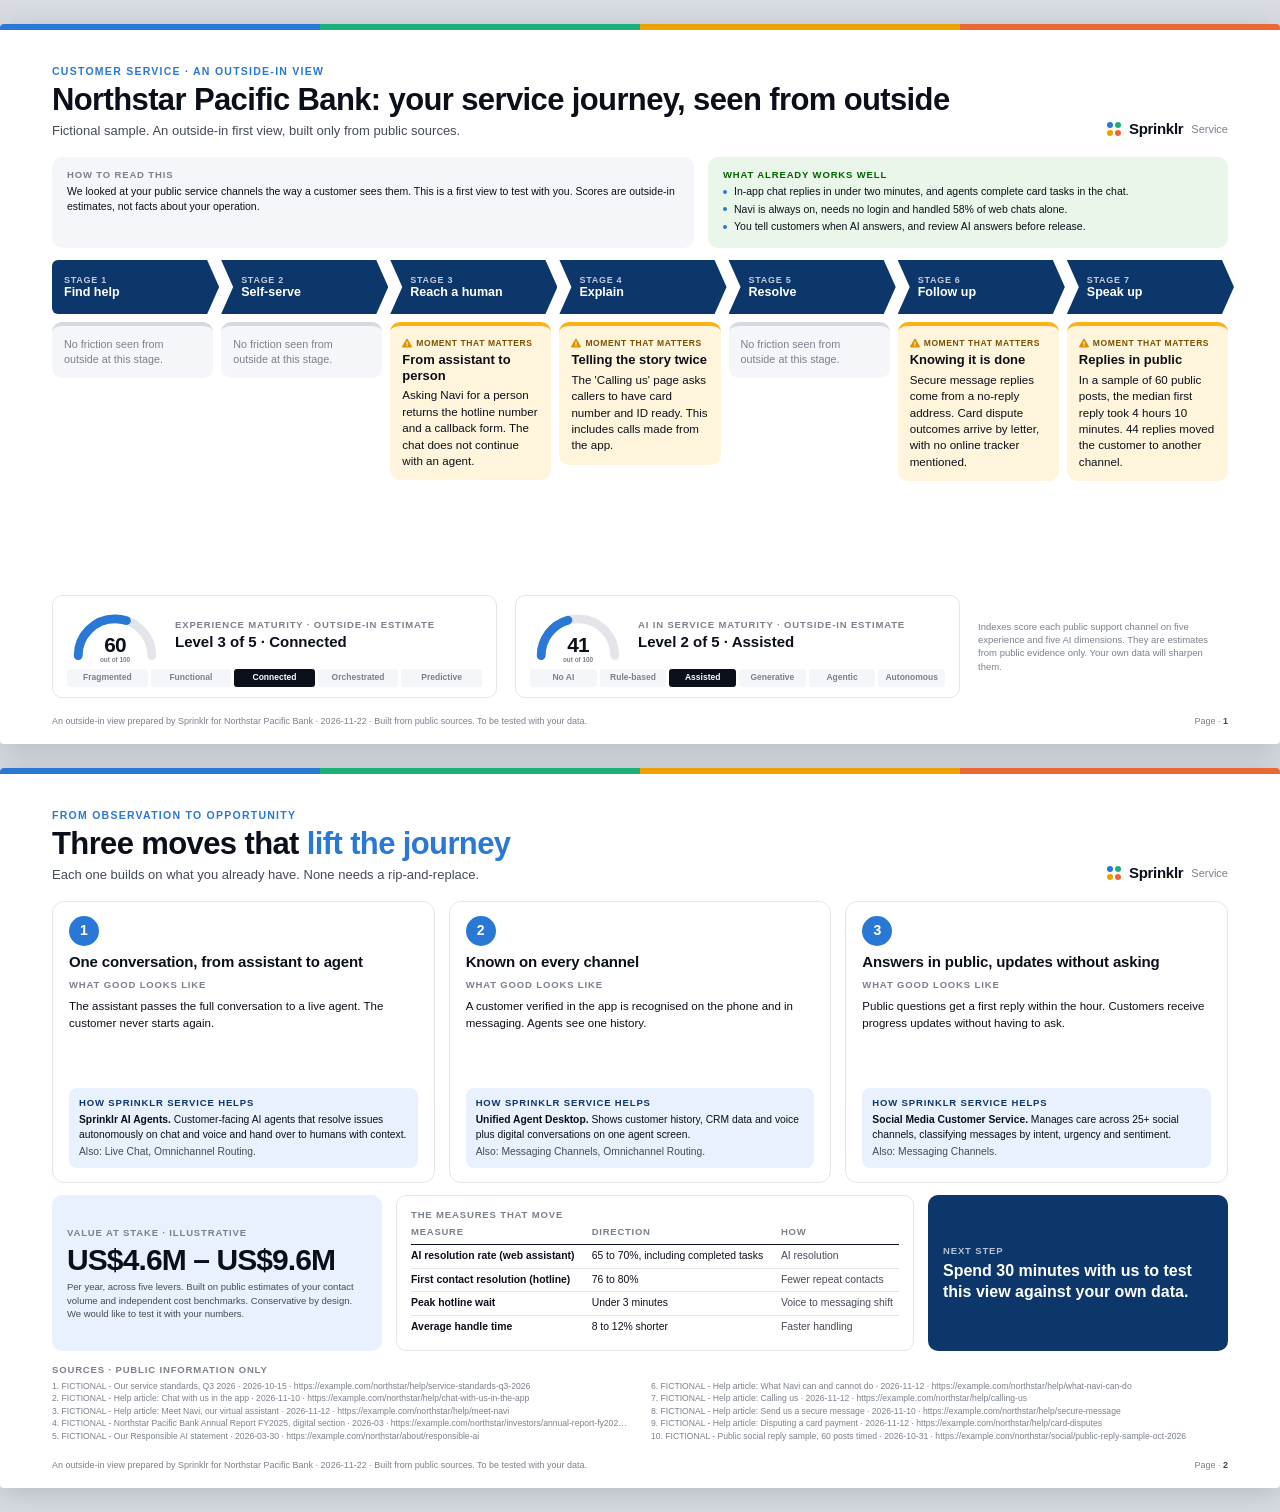
==== accounts/_sample/out/prospect-infographic.html @ 9f66072b "Add fictional sample account and fix page layouts Sample pack renders to an 18-page SDR brief and a " ====
<!doctype html>
<html lang="en">
<head>
<meta charset="utf-8">
<title>Northstar Pacific Bank: your service journey, seen from outside</title>
<meta name="viewport" content="width=1280">
<style>/* Account Radar page system. 16:9 pages, 1280 x 720 px. Colours come from engine/theme/sprinklr.json. */
:root {
  --brand: #2a78d6;
  --brand-dark: #0d366b;
  --brand-tint: #e8f1fd;
  --a1: #2a78d6;
  --a2: #1baf7a;
  --a3: #eda100;
  --a4: #eb6834;
  --ink: #0b0f1a;
  --ink-2: #454b57;
  --muted: #7a808c;
  --line: #e3e5ea;
  --soft: #f4f6f9;
  --surface: #ffffff;
  /* status: always shown with an icon and a label, never colour alone */
  --good: #0ca30c; --good-ink: #006300; --good-bg: #e9f6e9;
  --warn: #fab219; --warn-ink: #7a5200; --warn-bg: #fff5dc;
  --serious: #ec835a; --serious-ink: #94401c; --serious-bg: #fdeee7;
  --crit: #d03b3b; --crit-ink: #9c1f1f; --crit-bg: #fbe9e9;
  /* sequential ramp for 1-5 scores: one hue, light to dark */
  --s1: #cde2fb; --s2: #86b6ef; --s3: #5598e7; --s4: #256abf; --s5: #0d366b;
}
* { box-sizing: border-box; margin: 0; padding: 0; }
html { -webkit-print-color-adjust: exact; print-color-adjust: exact; }
body { font-family: "Inter", "Inter", "Helvetica Neue", Arial, sans-serif; color: var(--ink); background: #d9dde3; font-size: 12px; line-height: 1.4; font-feature-settings: "tnum" 1, "cv11" 1; }
@page { size: 1280px 720px; margin: 0; }

.page { width: 1280px; height: 720px; background: var(--surface); position: relative; overflow: hidden; padding: 40px 52px 46px; display: flex; flex-direction: column; page-break-after: always; break-after: page; counter-increment: pg; }
.page::before { content: ""; position: absolute; left: 0; top: 0; width: 100%; height: 6px; background: linear-gradient(90deg, var(--a1) 0 25%, var(--a2) 25% 50%, var(--a3) 50% 75%, var(--a4) 75% 100%); }
@media screen { .page { margin: 24px auto; box-shadow: 0 6px 30px rgba(15, 23, 42, .18); border-radius: 4px; } }

.head { display: flex; align-items: flex-end; justify-content: space-between; gap: 24px; margin-bottom: 16px; flex: none; }
.kicker { font-size: 10.5px; font-weight: 700; letter-spacing: .12em; text-transform: uppercase; color: var(--brand); margin-bottom: 4px; }
h1 { font-size: 27px; line-height: 1.12; font-weight: 800; letter-spacing: -.02em; }
h1 em { font-style: normal; color: var(--brand); }
.sub { font-size: 13px; color: var(--ink-2); margin-top: 5px; max-width: 820px; }
h2 { font-size: 13px; font-weight: 700; letter-spacing: -.005em; margin-bottom: 8px; }
h3 { font-size: 11.5px; font-weight: 700; }
.label { font-size: 9.5px; font-weight: 700; letter-spacing: .09em; text-transform: uppercase; color: var(--muted); }
.body { flex: 1; min-height: 0; display: flex; flex-direction: column; }
.foot { position: absolute; left: 52px; right: 52px; bottom: 16px; display: flex; justify-content: space-between; align-items: center; font-size: 9px; color: var(--muted); }
.foot .pg::after { content: counter(pg); }
.foot b { color: var(--ink-2); font-weight: 600; }
.wordmark { font-weight: 800; font-size: 15px; letter-spacing: -.02em; color: var(--ink); display: flex; align-items: center; gap: 8px; white-space: nowrap; }
.wordmark img { height: 22px; }
.wordmark .dots { display: inline-grid; grid-template-columns: repeat(2, 6px); gap: 2px; }
.wordmark .dots i { width: 6px; height: 6px; border-radius: 50%; }
.wordmark small { font-weight: 500; color: var(--muted); font-size: 11px; letter-spacing: 0; }
.tagright { text-align: right; font-size: 10px; color: var(--muted); line-height: 1.5; }
.pill { display: inline-flex; align-items: center; gap: 4px; padding: 2px 8px; border-radius: 99px; font-size: 9.5px; font-weight: 700; white-space: nowrap; border: 1px solid var(--line); color: var(--ink-2); background: #fff; }
.pill.internal { background: var(--ink); color: #fff; border-color: var(--ink); letter-spacing: .06em; text-transform: uppercase; font-size: 9px; }
.pill.brand { background: var(--brand-tint); color: var(--brand-dark); border-color: transparent; }
.pill.cap { background: var(--brand-tint); color: var(--brand-dark); border-color: transparent; font-weight: 600; }

/* layout */
.grid { display: grid; gap: 14px; }
.g2 { grid-template-columns: 1fr 1fr; } .g3 { grid-template-columns: repeat(3, 1fr); } .g4 { grid-template-columns: repeat(4, 1fr); }
.g5 { grid-template-columns: repeat(5, 1fr); } .g7 { grid-template-columns: repeat(7, 1fr); }
.row, .body.row { display: flex; flex-direction: row; gap: 14px; } .grow { flex: 1; min-width: 0; } .col { display: flex; flex-direction: column; gap: 10px; }
.card { border: 1px solid var(--line); border-radius: 10px; padding: 12px 14px; background: #fff; }
.card.soft { background: var(--soft); border-color: transparent; }
.card.brand { background: var(--brand-dark); color: #fff; border-color: transparent; }
.card.brand .label { color: rgba(255,255,255,.7); }
.card.tint { background: var(--brand-tint); border-color: transparent; }
.muted { color: var(--muted); } .ink2 { color: var(--ink-2); } .small { font-size: 10.5px; } .tiny { font-size: 9.5px; } .b { font-weight: 700; }
.num { font-size: 26px; font-weight: 800; letter-spacing: -.03em; line-height: 1; }
.num.big { font-size: 40px; }
.clamp2 { display: -webkit-box; -webkit-line-clamp: 2; -webkit-box-orient: vertical; overflow: hidden; }
.clamp3 { display: -webkit-box; -webkit-line-clamp: 3; -webkit-box-orient: vertical; overflow: hidden; }
ul.tight { list-style: none; } ul.tight li { padding-left: 11px; position: relative; margin-bottom: 3px; }
ul.tight li::before { content: ""; position: absolute; left: 0; top: .55em; width: 4px; height: 4px; border-radius: 50%; background: var(--brand); }

/* tables */
table { width: 100%; border-collapse: collapse; font-size: 10.8px; }
th { text-align: left; font-size: 9.5px; font-weight: 700; letter-spacing: .08em; text-transform: uppercase; color: var(--muted); padding: 0 8px 6px 0; border-bottom: 1.5px solid var(--ink); white-space: nowrap; }
td { padding: 6px 8px 6px 0; border-bottom: 1px solid var(--line); vertical-align: top; }
tr:last-child td { border-bottom: 0; }
td.n, th.n { text-align: right; padding-right: 0; }

/* status chips: icon + label */
.st { display: inline-flex; align-items: center; gap: 4px; font-size: 9.5px; font-weight: 700; padding: 2px 7px 2px 5px; border-radius: 99px; white-space: nowrap; }
.st svg { width: 10px; height: 10px; flex: none; }
.st.works { background: var(--good-bg); color: var(--good-ink); } .st.works svg { fill: var(--good); }
.st.friction { background: var(--warn-bg); color: var(--warn-ink); } .st.friction svg { fill: #d99400; }
.st.breaks { background: var(--crit-bg); color: var(--crit-ink); } .st.breaks svg { fill: var(--crit); }
.st.unknown { background: var(--soft); color: var(--muted); } .st.unknown svg { fill: var(--muted); }
.st.sev1 { background: var(--warn-bg); color: var(--warn-ink); } .st.sev2 { background: var(--serious-bg); color: var(--serious-ink); } .st.sev3 { background: var(--crit-bg); color: var(--crit-ink); }
.basis { font-size: 8.5px; font-weight: 700; letter-spacing: .06em; text-transform: uppercase; padding: 1px 5px; border-radius: 3px; background: var(--soft); color: var(--ink-2); white-space: nowrap; }
.basis.estimate, .basis.inferred, .basis.assumption { background: repeating-linear-gradient(135deg, #eef0f4 0 3px, #fff 3px 6px); border: 1px dashed #b9bec8; }

/* bars */
.bar { height: 8px; background: var(--soft); border-radius: 4px; overflow: hidden; }
.bar i { display: block; height: 100%; background: var(--brand); border-radius: 0 4px 4px 0; }
.bar.thin { height: 6px; }

/* heatmap for 0-5 scores */
.heat { display: grid; gap: 2px; align-items: stretch; }
.heat .hh { font-size: 9px; font-weight: 700; color: var(--muted); text-transform: uppercase; letter-spacing: .06em; padding: 0 2px 4px; display: flex; align-items: flex-end; line-height: 1.2; }
.heat .rh { font-size: 10.5px; font-weight: 600; padding-right: 8px; display: flex; align-items: center; line-height: 1.2; }
.heat .c { border-radius: 4px; min-height: 34px; display: flex; align-items: center; justify-content: center; font-weight: 800; font-size: 12px; position: relative; }
.c.l0 { background: #eef1f5; color: var(--ink-2); } .c.l1 { background: var(--s1); color: #0b2a52; } .c.l2 { background: var(--s2); color: #06224a; } .c.l3 { background: var(--s3); color: #fff; } .c.l4 { background: var(--s4); color: #fff; } .c.l5 { background: var(--s5); color: #fff; }
.c.na { background: repeating-linear-gradient(135deg, #f1f3f6 0 4px, #fff 4px 8px); color: var(--muted); font-weight: 600; font-size: 9px; border: 1px dashed #c9cdd6; }
.c.inf::after { content: ""; position: absolute; inset: 2px; border: 1.5px dashed rgba(255,255,255,.85); border-radius: 3px; }
.c.l0.inf::after, .c.l1.inf::after, .c.l2.inf::after { border-color: rgba(11,42,82,.55); }
.c.idx { background: #fff; border: 1.5px solid var(--ink); color: var(--ink); }
.legend { display: flex; gap: 12px; align-items: center; font-size: 9.5px; color: var(--ink-2); flex-wrap: wrap; }
.legend .sw { width: 18px; height: 12px; border-radius: 3px; display: inline-block; vertical-align: -2px; margin-right: 4px; position: relative; }

/* journey */
.journey { display: grid; grid-template-columns: repeat(7, 1fr); gap: 8px; flex: 1; min-height: 0; }
.stage { display: flex; flex-direction: column; min-width: 0; }
.chev { height: 54px; padding: 8px 12px 8px 20px; color: #fff; background: var(--brand-dark); clip-path: polygon(0 0, calc(100% - 12px) 0, 100% 50%, calc(100% - 12px) 100%, 0 100%, 12px 50%); display: flex; flex-direction: column; justify-content: center; margin-right: -6px; }
.stage:first-child .chev { clip-path: polygon(0 0, calc(100% - 12px) 0, 100% 50%, calc(100% - 12px) 100%, 0 100%); padding-left: 12px; border-radius: 6px 0 0 6px; }
.chev .n { font-size: 9px; font-weight: 700; opacity: .75; letter-spacing: .08em; }
.chev .t { font-size: 12.5px; font-weight: 800; line-height: 1.1; }
.stage .verdict { margin: 8px 0 6px; }
.stage .sum { font-size: 10px; color: var(--ink-2); margin-bottom: 8px; line-height: 1.35; }
.pin { border-radius: 8px; padding: 7px 8px 7px 10px; margin-bottom: 6px; font-size: 10px; line-height: 1.32; border-left: 4px solid; }
.pin.sev1 { background: var(--warn-bg); border-color: var(--warn); } .pin.sev2 { background: var(--serious-bg); border-color: var(--serious); } .pin.sev3 { background: var(--crit-bg); border-color: var(--crit); }
.pin.ok { background: var(--good-bg); border-color: var(--good); }
.pin.neutral { background: var(--soft); border-color: #c5cad3; }
.pin .ph { display: flex; justify-content: space-between; gap: 4px; align-items: center; margin-bottom: 3px; font-size: 8.5px; font-weight: 700; text-transform: uppercase; letter-spacing: .05em; }
.pin .fix { margin-top: 4px; font-size: 9px; color: var(--brand-dark); font-weight: 600; }

/* gauge */
.gauge { display: flex; align-items: center; gap: 12px; }
.gauge svg { flex: none; }
.gauge .gv { font-size: 30px; font-weight: 800; letter-spacing: -.03em; line-height: 1; }
.gauge .gv small { font-size: 12px; font-weight: 600; color: var(--muted); letter-spacing: 0; }
.ladder { display: flex; gap: 3px; margin-top: 6px; }
.ladder span { flex: 1; font-size: 8.5px; font-weight: 600; text-align: center; padding: 3px 2px; border-radius: 3px; background: var(--soft); color: var(--muted); white-space: nowrap; overflow: hidden; text-overflow: ellipsis; }
.ladder span.on { background: var(--ink); color: #fff; }

/* people */
.person { border: 1px solid var(--line); border-radius: 10px; padding: 11px 13px; display: flex; flex-direction: column; gap: 6px; min-height: 0; }
.avatar { width: 30px; height: 30px; border-radius: 50%; background: var(--brand-tint); color: var(--brand-dark); font-weight: 800; font-size: 11px; display: flex; align-items: center; justify-content: center; flex: none; }
.quote { border-left: 3px solid var(--brand); padding: 5px 9px; background: var(--brand-tint); border-radius: 0 6px 6px 0; font-size: 10.5px; }
.chip { display: block; padding: 5px 8px; border-radius: 6px; background: var(--soft); margin-bottom: 4px; font-size: 10px; line-height: 1.25; }
.chip b { display: block; font-size: 10.5px; }
.chip.p1 { background: var(--brand-tint); box-shadow: inset 3px 0 0 var(--brand); }
.role { font-size: 8.5px; font-weight: 700; letter-spacing: .05em; text-transform: uppercase; color: var(--brand-dark); }

/* steps */
.steps { display: grid; grid-template-columns: repeat(7, 1fr); gap: 10px; }
.step { position: relative; padding-top: 34px; }
.step::before { content: ""; position: absolute; top: 13px; left: 0; right: -10px; height: 2px; background: var(--line); }
.step:last-child::before { right: 0; }
.step .dot { position: absolute; top: 0; left: 0; width: 28px; height: 28px; border-radius: 50%; background: var(--brand); color: #fff; font-weight: 800; font-size: 13px; display: flex; align-items: center; justify-content: center; }
.step .when { font-size: 9px; font-weight: 700; color: var(--brand); text-transform: uppercase; letter-spacing: .08em; }
.step h3 { margin: 2px 0 4px; font-size: 12.5px; }
.step p { font-size: 10.3px; color: var(--ink-2); line-height: 1.38; }
.step .out { margin-top: 6px; font-size: 9.5px; font-weight: 600; color: var(--ink); background: var(--soft); border-radius: 6px; padding: 4px 7px; }

/* messages */
.msg { border: 1px solid var(--line); border-radius: 10px; padding: 11px 13px; font-size: 11px; line-height: 1.45; display: flex; flex-direction: column; gap: 5px; min-height: 0; position: relative; }
.msg .mh { display: flex; justify-content: space-between; align-items: center; gap: 6px; }
.msg .subj { font-weight: 700; font-size: 11.5px; }
.msg .mb { white-space: pre-line; color: var(--ink-2); }
.copy { display: none; }
@media screen { .copy { display: inline-block; border: 1px solid var(--line); background: #fff; border-radius: 6px; font: inherit; font-size: 9.5px; font-weight: 600; padding: 2px 8px; cursor: pointer; color: var(--brand-dark); } .copy:hover { background: var(--brand-tint); } }

/* screen navigation for the SDR cockpit view */
.nav { display: none; }
@media screen {
  .nav { display: flex; position: sticky; top: 0; z-index: 10; background: rgba(11, 15, 26, .94); backdrop-filter: blur(6px); padding: 8px 16px; gap: 6px; flex-wrap: wrap; justify-content: center; }
  .nav a { color: #fff; text-decoration: none; font-size: 11px; font-weight: 600; padding: 4px 10px; border-radius: 99px; opacity: .8; }
  .nav a:hover { background: rgba(255,255,255,.14); opacity: 1; }
}
@media print { .nav { display: none !important; } }
a { color: inherit; }
.hero { font-size: 31px; }
.track { display: grid; grid-template-columns: repeat(7, 1fr); gap: 8px; }
.obs { border-radius: 10px; padding: 11px 12px; background: var(--warn-bg); border-top: 4px solid var(--warn); font-size: 11.6px; line-height: 1.42; }
.obs h3 { font-size: 13px; margin-bottom: 4px; line-height: 1.2; }
.obs .ph { font-size: 8.5px; font-weight: 700; letter-spacing: .07em; text-transform: uppercase; color: var(--warn-ink); margin-bottom: 3px; display: flex; align-items: center; gap: 4px; }
.obs .ph svg { width: 10px; height: 10px; fill: #d99400; }
.smooth { border-radius: 10px; padding: 11px 12px; background: var(--soft); font-size: 10.8px; color: var(--muted); border-top: 4px solid #d5d9e0; line-height: 1.4; }
.opp { border: 1px solid var(--line); border-radius: 12px; padding: 14px 16px; display: flex; flex-direction: column; gap: 7px; }
.opp .n { width: 30px; height: 30px; border-radius: 50%; background: var(--brand); color: #fff; font-weight: 800; font-size: 14px; display: flex; align-items: center; justify-content: center; }
.opp h3 { font-size: 15px; line-height: 1.2; letter-spacing: -.01em; }
.how { margin-top: auto; background: var(--brand-tint); border-radius: 8px; padding: 8px 10px; font-size: 10.3px; }
.src { font-size: 8.6px; color: var(--muted); line-height: 1.45; columns: 2; column-gap: 22px; }
.src span { display: block; white-space: nowrap; overflow: hidden; text-overflow: ellipsis; }
</style>
</head>
<body>

<section class="page" data-title="Journey">
  <div class="head">
    <div>
      <div class="kicker">Customer service · an outside-in view</div>
      <h1 class="hero">Northstar Pacific Bank: your service journey, seen from outside</h1>
      <div class="sub">Fictional sample. An outside-in first view, built only from public sources.</div>
    </div>
    <div class="tagright"><div class="wordmark"><span class="dots"><i style="background:var(--a1)"></i><i style="background:var(--a2)"></i><i style="background:var(--a3)"></i><i style="background:var(--a4)"></i></span>Sprinklr <small>Service</small></div></div>
  </div>
  <div class="body col" style="gap:12px">
    <div class="row" style="flex:none;align-items:stretch">
      <div class="card soft grow" style="padding:10px 14px">
        <div class="label">How to read this</div>
        <div class="small" style="margin-top:3px">We looked at your public service channels the way a customer sees them. This is a first view to test with you. Scores are outside-in estimates, not facts about your operation.</div>
      </div>
      <div class="card" style="padding:10px 14px;width:520px;flex:none;background:var(--good-bg);border-color:transparent">
        <div class="label" style="color:var(--good-ink)">What already works well</div>
        <ul class="tight small" style="margin-top:3px"><li>In-app chat replies in under two minutes, and agents complete card tasks in the chat.</li><li>Navi is always on, needs no login and handled 58% of web chats alone.</li><li>You tell customers when AI answers, and review AI answers before release.</li></ul>
      </div>
    </div>

    <div style="flex:1;min-height:0;display:flex;flex-direction:column">
      <div class="journey" style="flex:none">
        <div class="stage"><div class="chev"><span class="n">STAGE 1</span><span class="t">Find help</span></div></div>
        <div class="stage"><div class="chev"><span class="n">STAGE 2</span><span class="t">Self-serve</span></div></div>
        <div class="stage"><div class="chev"><span class="n">STAGE 3</span><span class="t">Reach a human</span></div></div>
        <div class="stage"><div class="chev"><span class="n">STAGE 4</span><span class="t">Explain</span></div></div>
        <div class="stage"><div class="chev"><span class="n">STAGE 5</span><span class="t">Resolve</span></div></div>
        <div class="stage"><div class="chev"><span class="n">STAGE 6</span><span class="t">Follow up</span></div></div>
        <div class="stage"><div class="chev"><span class="n">STAGE 7</span><span class="t">Speak up</span></div></div>
      </div>
      <div class="track" style="margin-top:8px;flex:1;min-height:0;align-items:start">
        <div>
          <div class="smooth">No friction seen from outside at this stage.</div>
        </div>
        <div>
          <div class="smooth">No friction seen from outside at this stage.</div>
        </div>
        <div>
          <div class="obs" style="margin-bottom:6px"><div class="ph"><svg viewBox="0 0 16 16"><path d="M9 1.6a1.2 1.2 0 0 0-2 0L.3 13.1A1.2 1.2 0 0 0 1.300 15h13.4a1.2 1.2 0 0 0 1-1.9L9 1.600ZM8 5.500c.5 0 .9.4.9.9v3.200a.9.9 0 0 1-1.8 0V6.400c0-.5.4-.9.9-.9Zm0 7.300a1 1 0 1 1 0-2 1 1 0 0 1 0 2Z"/></svg>Moment that matters</div><h3>From assistant to person</h3>Asking Navi for a person returns the hotline number and a callback form. The chat does not continue with an agent.</div>
        </div>
        <div>
          <div class="obs" style="margin-bottom:6px"><div class="ph"><svg viewBox="0 0 16 16"><path d="M9 1.6a1.2 1.2 0 0 0-2 0L.3 13.1A1.2 1.2 0 0 0 1.300 15h13.4a1.2 1.2 0 0 0 1-1.9L9 1.600ZM8 5.500c.5 0 .9.4.9.9v3.200a.9.9 0 0 1-1.8 0V6.400c0-.5.4-.9.9-.9Zm0 7.300a1 1 0 1 1 0-2 1 1 0 0 1 0 2Z"/></svg>Moment that matters</div><h3>Telling the story twice</h3>The &#39;Calling us&#39; page asks callers to have card number and ID ready. This includes calls made from the app.</div>
        </div>
        <div>
          <div class="smooth">No friction seen from outside at this stage.</div>
        </div>
        <div>
          <div class="obs" style="margin-bottom:6px"><div class="ph"><svg viewBox="0 0 16 16"><path d="M9 1.6a1.2 1.2 0 0 0-2 0L.3 13.1A1.2 1.2 0 0 0 1.300 15h13.4a1.2 1.2 0 0 0 1-1.9L9 1.600ZM8 5.500c.5 0 .9.4.9.9v3.200a.9.9 0 0 1-1.8 0V6.400c0-.5.4-.9.9-.9Zm0 7.300a1 1 0 1 1 0-2 1 1 0 0 1 0 2Z"/></svg>Moment that matters</div><h3>Knowing it is done</h3>Secure message replies come from a no-reply address. Card dispute outcomes arrive by letter, with no online tracker mentioned.</div>
        </div>
        <div>
          <div class="obs" style="margin-bottom:6px"><div class="ph"><svg viewBox="0 0 16 16"><path d="M9 1.6a1.2 1.2 0 0 0-2 0L.3 13.1A1.2 1.2 0 0 0 1.300 15h13.4a1.2 1.2 0 0 0 1-1.9L9 1.600ZM8 5.500c.5 0 .9.4.9.9v3.200a.9.9 0 0 1-1.8 0V6.400c0-.5.4-.9.9-.9Zm0 7.300a1 1 0 1 1 0-2 1 1 0 0 1 0 2Z"/></svg>Moment that matters</div><h3>Replies in public</h3>In a sample of 60 public posts, the median first reply took 4 hours 10 minutes. 44 replies moved the customer to another channel.</div>
        </div>
      </div>
    </div>

    <div class="row" style="flex:none;align-items:center;gap:18px">
      <div class="card" style="flex:1;padding:10px 14px">
        <div class="gauge">
  <svg width="96" height="57.599999999999994" viewBox="0 0 120 72" role="img" aria-label="Experience maturity · outside-in estimate 60 out of 100">
    <path d="M14 62 A46 46 0 0 1 106 62" fill="none" stroke="#e3e5ea" stroke-width="11" stroke-linecap="round"/>
    <path d="M14 62 A46 46 0 0 1 106 62" fill="none" stroke="var(--brand)" stroke-width="11" stroke-linecap="round" stroke-dasharray="86.7 144.5"/>
    <text x="60" y="58" text-anchor="middle" font-size="26" font-weight="800" fill="#0b0f1a" letter-spacing="-1">60</text>
    <text x="60" y="70" text-anchor="middle" font-size="8" font-weight="600" fill="#7a808c">out of 100</text>
  </svg>
  <div>
    <div class="label">Experience maturity · outside-in estimate</div>
    <div class="b" style="font-size:15px;line-height:1.15;margin-top:2px">Level 3 of 5 · Connected</div>
  </div>
</div>
        <div class="ladder"><span class="">Fragmented</span><span class="">Functional</span><span class="on">Connected</span><span class="">Orchestrated</span><span class="">Predictive</span></div>
      </div>
      <div class="card" style="flex:1;padding:10px 14px">
        <div class="gauge">
  <svg width="96" height="57.599999999999994" viewBox="0 0 120 72" role="img" aria-label="AI in service maturity · outside-in estimate 41 out of 100">
    <path d="M14 62 A46 46 0 0 1 106 62" fill="none" stroke="#e3e5ea" stroke-width="11" stroke-linecap="round"/>
    <path d="M14 62 A46 46 0 0 1 106 62" fill="none" stroke="var(--brand)" stroke-width="11" stroke-linecap="round" stroke-dasharray="59.3 144.5"/>
    <text x="60" y="58" text-anchor="middle" font-size="26" font-weight="800" fill="#0b0f1a" letter-spacing="-1">41</text>
    <text x="60" y="70" text-anchor="middle" font-size="8" font-weight="600" fill="#7a808c">out of 100</text>
  </svg>
  <div>
    <div class="label">AI in service maturity · outside-in estimate</div>
    <div class="b" style="font-size:15px;line-height:1.15;margin-top:2px">Level 2 of 5 · Assisted</div>
  </div>
</div>
        <div class="ladder"><span class="">No AI</span><span class="">Rule-based</span><span class="on">Assisted</span><span class="">Generative</span><span class="">Agentic</span><span class="">Autonomous</span></div>
      </div>
      <div style="width:250px;flex:none" class="tiny muted">Indexes score each public support channel on five experience and five AI dimensions. They are estimates from public evidence only. Your own data will sharpen them.</div>
    </div>
  </div>
  <div class="foot"><span>An outside-in view prepared by Sprinklr for Northstar Pacific Bank · 2026-11-22 · Built from public sources. To be tested with your data.</span><span>Page · <b class="pg"></b></span></div>
</section>

<section class="page" data-title="Opportunities">
  <div class="head">
    <div>
      <div class="kicker">From observation to opportunity</div>
      <h1 class="hero">Three moves that <em>lift the journey</em></h1>
      <div class="sub">Each one builds on what you already have. None needs a rip-and-replace.</div>
    </div>
    <div class="tagright"><div class="wordmark"><span class="dots"><i style="background:var(--a1)"></i><i style="background:var(--a2)"></i><i style="background:var(--a3)"></i><i style="background:var(--a4)"></i></span>Sprinklr <small>Service</small></div></div>
  </div>
  <div class="body col" style="gap:12px">
    <div class="grid g3" style="flex:1 0 auto;gap:14px">
      <div class="opp">
        <div class="n">1</div>
        <h3>One conversation, from assistant to agent</h3>
        <div class="label">What good looks like</div>
        <div style="font-size:11.5px;line-height:1.45">The assistant passes the full conversation to a live agent. The customer never starts again.</div>
        <div class="how"><span class="label" style="color:var(--brand-dark)">How Sprinklr Service helps</span>
<div style="margin-top:3px"><b>Sprinklr AI Agents.</b> Customer-facing AI agents that resolve issues autonomously on chat and voice and hand over to humans with context.</div><div style="margin-top:3px" class="ink2">Also: Live Chat, Omnichannel Routing.</div>        </div>
      </div>
      <div class="opp">
        <div class="n">2</div>
        <h3>Known on every channel</h3>
        <div class="label">What good looks like</div>
        <div style="font-size:11.5px;line-height:1.45">A customer verified in the app is recognised on the phone and in messaging. Agents see one history.</div>
        <div class="how"><span class="label" style="color:var(--brand-dark)">How Sprinklr Service helps</span>
<div style="margin-top:3px"><b>Unified Agent Desktop.</b> Shows customer history, CRM data and voice plus digital conversations on one agent screen.</div><div style="margin-top:3px" class="ink2">Also: Messaging Channels, Omnichannel Routing.</div>        </div>
      </div>
      <div class="opp">
        <div class="n">3</div>
        <h3>Answers in public, updates without asking</h3>
        <div class="label">What good looks like</div>
        <div style="font-size:11.5px;line-height:1.45">Public questions get a first reply within the hour. Customers receive progress updates without having to ask.</div>
        <div class="how"><span class="label" style="color:var(--brand-dark)">How Sprinklr Service helps</span>
<div style="margin-top:3px"><b>Social Media Customer Service.</b> Manages care across 25+ social channels, classifying messages by intent, urgency and sentiment.</div><div style="margin-top:3px" class="ink2">Also: Messaging Channels.</div>        </div>
      </div>
    </div>

    <div class="row" style="flex:none;align-items:stretch">
      <div class="card tint" style="width:330px;flex:none;display:flex;flex-direction:column;justify-content:center">
        <div class="label">Value at stake · illustrative</div>
        <div class="num" style="margin:6px 0 5px;font-size:30px;white-space:nowrap">US$4.6M – US$9.6M</div>
        <div class="tiny ink2">Per year, across five levers. Built on public estimates of your contact volume and independent cost benchmarks. Conservative by design. We would like to test it with your numbers.</div>
      </div>
      <div class="card grow">
        <div class="label">The measures that move</div>
        <table style="margin-top:4px;font-size:10.4px">
          <tr><th>Measure</th><th>Direction</th><th>How</th></tr>
<tr><td class="b" style="padding:4px 8px 4px 0">AI resolution rate (web assistant)</td><td style="padding:4px 8px 4px 0">65 to 70%, including completed tasks</td><td class="ink2" style="padding:4px 0">AI resolution</td></tr><tr><td class="b" style="padding:4px 8px 4px 0">First contact resolution (hotline)</td><td style="padding:4px 8px 4px 0">76 to 80%</td><td class="ink2" style="padding:4px 0">Fewer repeat contacts</td></tr><tr><td class="b" style="padding:4px 8px 4px 0">Peak hotline wait</td><td style="padding:4px 8px 4px 0">Under 3 minutes</td><td class="ink2" style="padding:4px 0">Voice to messaging shift</td></tr><tr><td class="b" style="padding:4px 8px 4px 0">Average handle time</td><td style="padding:4px 8px 4px 0">8 to 12% shorter</td><td class="ink2" style="padding:4px 0">Faster handling</td></tr>        </table>
      </div>
      <div class="card brand" style="width:300px;flex:none;display:flex;flex-direction:column;justify-content:center">
        <div class="label">Next step</div>
        <div style="font-size:16px;font-weight:700;line-height:1.3;margin-top:4px">Spend 30 minutes with us to test this view against your own data.</div>
      </div>
    </div>

    <div style="flex:none">
      <div class="label" style="margin-bottom:3px">Sources · public information only</div>
      <div class="src"><span>1. FICTIONAL - Our service standards, Q3 2026 · 2026-10-15 · https://example.com/northstar/help/service-standards-q3-2026</span><span>2. FICTIONAL - Help article: Chat with us in the app · 2026-11-10 · https://example.com/northstar/help/chat-with-us-in-the-app</span><span>3. FICTIONAL - Help article: Meet Navi, our virtual assistant · 2026-11-12 · https://example.com/northstar/help/meet-navi</span><span>4. FICTIONAL - Northstar Pacific Bank Annual Report FY2025, digital section · 2026-03 · https://example.com/northstar/investors/annual-report-fy2025#digital</span><span>5. FICTIONAL - Our Responsible AI statement · 2026-03-30 · https://example.com/northstar/about/responsible-ai</span><span>6. FICTIONAL - Help article: What Navi can and cannot do · 2026-11-12 · https://example.com/northstar/help/what-navi-can-do</span><span>7. FICTIONAL - Help article: Calling us · 2026-11-12 · https://example.com/northstar/help/calling-us</span><span>8. FICTIONAL - Help article: Send us a secure message · 2026-11-10 · https://example.com/northstar/help/secure-message</span><span>9. FICTIONAL - Help article: Disputing a card payment · 2026-11-12 · https://example.com/northstar/help/card-disputes</span><span>10. FICTIONAL - Public social reply sample, 60 posts timed · 2026-10-31 · https://example.com/northstar/social/public-reply-sample-oct-2026</span></div>
    </div>
  </div>
  <div class="foot"><span>An outside-in view prepared by Sprinklr for Northstar Pacific Bank · 2026-11-22 · Built from public sources. To be tested with your data.</span><span>Page · <b class="pg"></b></span></div>
</section>
</body>
</html>
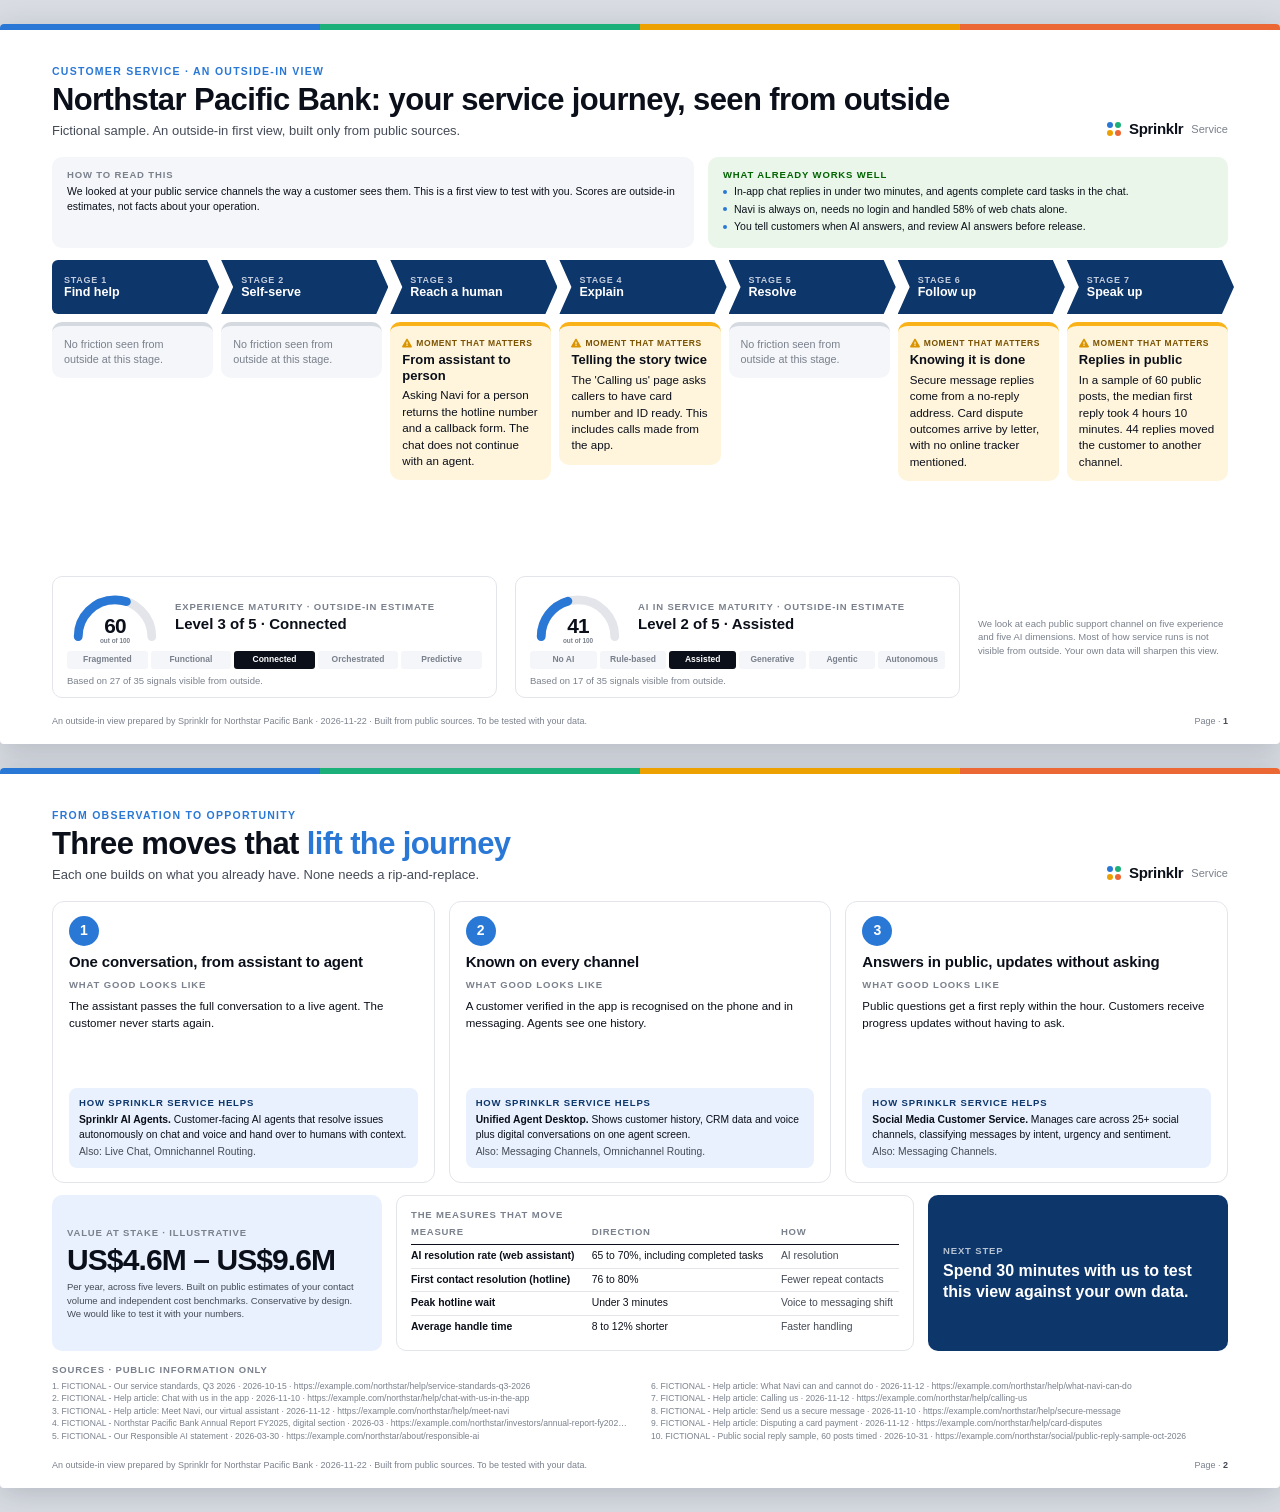
==== commit 08ee2ff1: "Restructure brief for dense accounts; show an early read when few scores are visible Incumbents, liv" ====
--- a/accounts/_sample/out/prospect-infographic.html
+++ b/accounts/_sample/out/prospect-infographic.html
@@ -248,7 +248,7 @@
       </div>
     </div>
 
-    <div class="row" style="flex:none;align-items:center;gap:18px">
+    <div class="row" style="flex:none;align-items:stretch;gap:18px">
       <div class="card" style="flex:1;padding:10px 14px">
         <div class="gauge">
   <svg width="96" height="57.599999999999994" viewBox="0 0 120 72" role="img" aria-label="Experience maturity · outside-in estimate 60 out of 100">
@@ -263,6 +263,7 @@
   </div>
 </div>
         <div class="ladder"><span class="">Fragmented</span><span class="">Functional</span><span class="on">Connected</span><span class="">Orchestrated</span><span class="">Predictive</span></div>
+        <div class="tiny muted" style="margin-top:5px">Based on 27 of 35 signals visible from outside.</div>
       </div>
       <div class="card" style="flex:1;padding:10px 14px">
         <div class="gauge">
@@ -278,8 +279,9 @@
   </div>
 </div>
         <div class="ladder"><span class="">No AI</span><span class="">Rule-based</span><span class="on">Assisted</span><span class="">Generative</span><span class="">Agentic</span><span class="">Autonomous</span></div>
-      </div>
-      <div style="width:250px;flex:none" class="tiny muted">Indexes score each public support channel on five experience and five AI dimensions. They are estimates from public evidence only. Your own data will sharpen them.</div>
+        <div class="tiny muted" style="margin-top:5px">Based on 17 of 35 signals visible from outside.</div>
+      </div>
+      <div style="width:250px;flex:none;align-self:center" class="tiny muted">We look at each public support channel on five experience and five AI dimensions. Most of how service runs is not visible from outside. Your own data will sharpen this view.</div>
     </div>
   </div>
   <div class="foot"><span>An outside-in view prepared by Sprinklr for Northstar Pacific Bank · 2026-11-22 · Built from public sources. To be tested with your data.</span><span>Page · <b class="pg"></b></span></div>
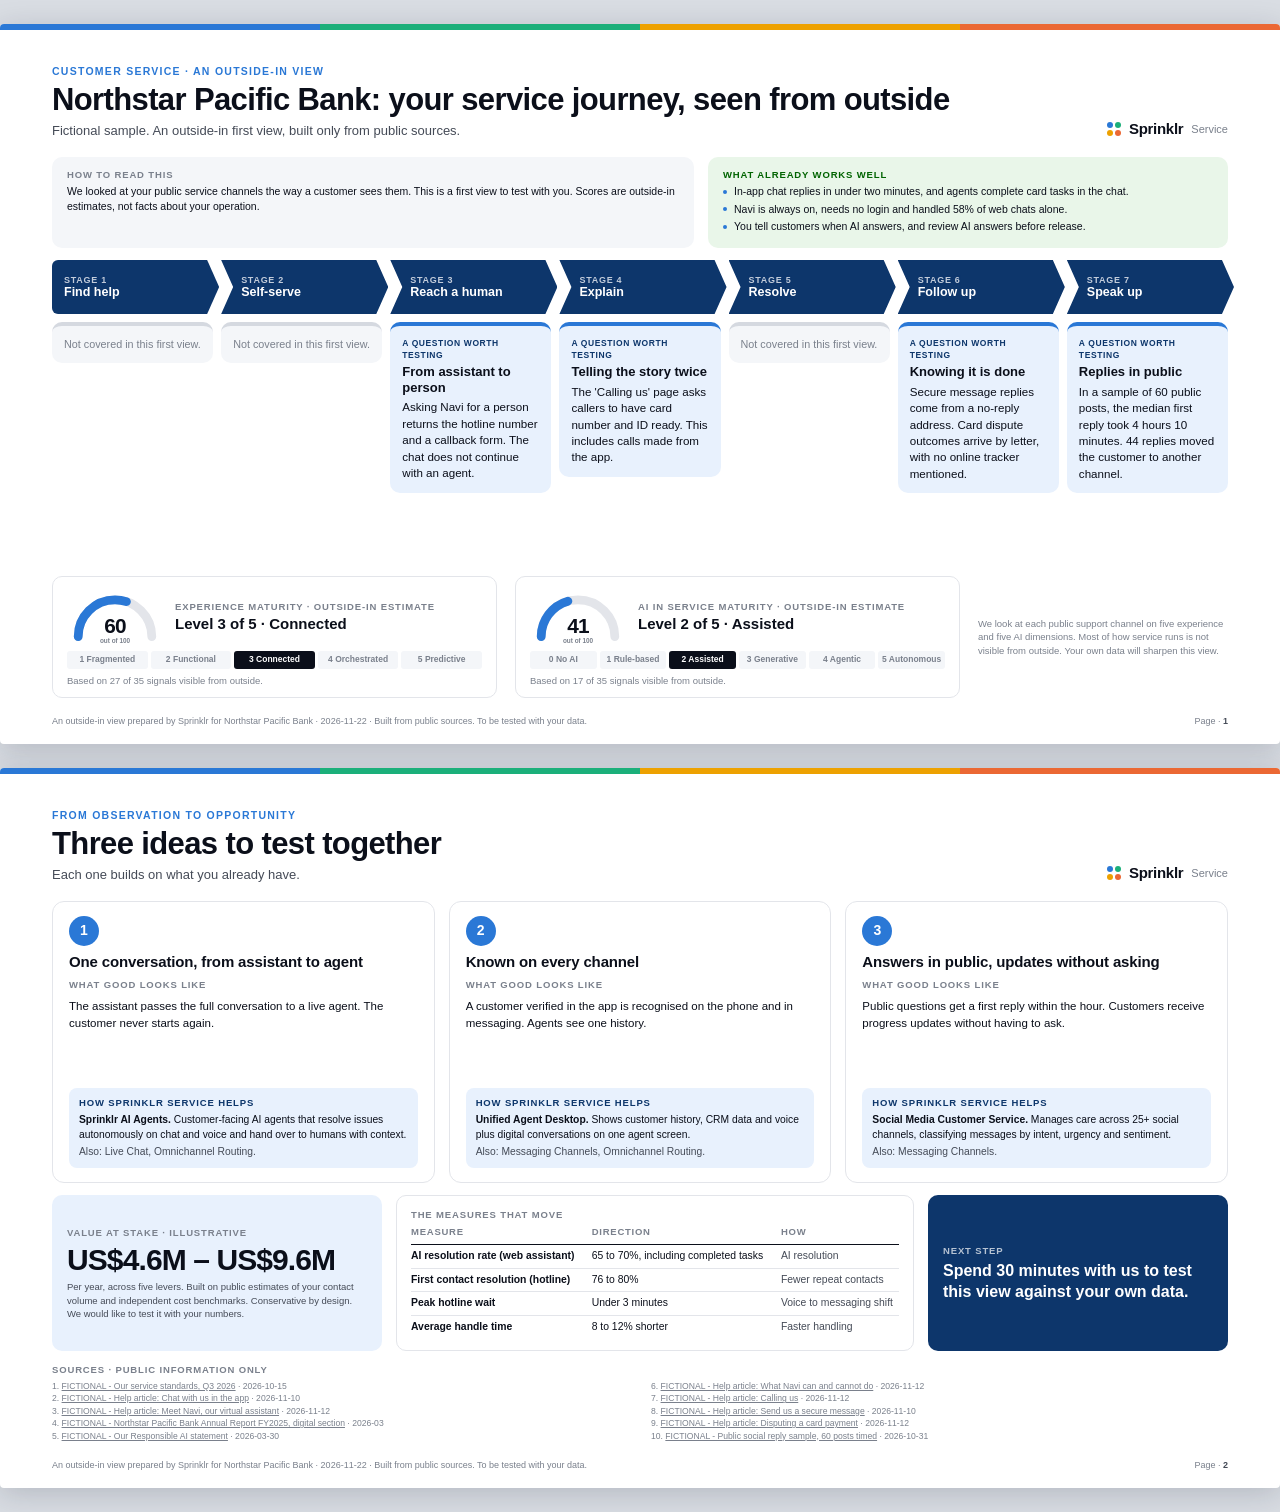
==== commit fb04c292: "Apply content-QA lessons to templates: open questions, second wave, glossary The play no longer cont" ====
--- a/accounts/_sample/out/prospect-infographic.html
+++ b/accounts/_sample/out/prospect-infographic.html
@@ -82,6 +82,7 @@
 th { text-align: left; font-size: 9.5px; font-weight: 700; letter-spacing: .08em; text-transform: uppercase; color: var(--muted); padding: 0 8px 6px 0; border-bottom: 1.5px solid var(--ink); white-space: nowrap; }
 td { padding: 6px 8px 6px 0; border-bottom: 1px solid var(--line); vertical-align: top; }
 tr:last-child td { border-bottom: 0; }
+table.tightrows td { padding-top: 4px; padding-bottom: 4px; }
 td.n, th.n { text-align: right; padding-right: 0; }
 
 /* status chips: icon + label */
@@ -177,9 +178,9 @@
 a { color: inherit; }
 .hero { font-size: 31px; }
 .track { display: grid; grid-template-columns: repeat(7, 1fr); gap: 8px; }
-.obs { border-radius: 10px; padding: 11px 12px; background: var(--warn-bg); border-top: 4px solid var(--warn); font-size: 11.6px; line-height: 1.42; }
+.obs { border-radius: 10px; padding: 11px 12px; background: var(--brand-tint); border-top: 4px solid var(--brand); font-size: 11.6px; line-height: 1.42; }
 .obs h3 { font-size: 13px; margin-bottom: 4px; line-height: 1.2; }
-.obs .ph { font-size: 8.5px; font-weight: 700; letter-spacing: .07em; text-transform: uppercase; color: var(--warn-ink); margin-bottom: 3px; display: flex; align-items: center; gap: 4px; }
+.obs .ph { font-size: 8.5px; font-weight: 700; letter-spacing: .07em; text-transform: uppercase; color: var(--brand-dark); margin-bottom: 3px; display: flex; align-items: center; gap: 4px; }
 .obs .ph svg { width: 10px; height: 10px; fill: #d99400; }
 .smooth { border-radius: 10px; padding: 11px 12px; background: var(--soft); font-size: 10.8px; color: var(--muted); border-top: 4px solid #d5d9e0; line-height: 1.4; }
 .opp { border: 1px solid var(--line); border-radius: 12px; padding: 14px 16px; display: flex; flex-direction: column; gap: 7px; }
@@ -225,25 +226,25 @@
       </div>
       <div class="track" style="margin-top:8px;flex:1;min-height:0;align-items:start">
         <div>
-          <div class="smooth">No friction seen from outside at this stage.</div>
-        </div>
-        <div>
-          <div class="smooth">No friction seen from outside at this stage.</div>
-        </div>
-        <div>
-          <div class="obs" style="margin-bottom:6px"><div class="ph"><svg viewBox="0 0 16 16"><path d="M9 1.6a1.2 1.2 0 0 0-2 0L.3 13.1A1.2 1.2 0 0 0 1.300 15h13.4a1.2 1.2 0 0 0 1-1.9L9 1.600ZM8 5.500c.5 0 .9.4.9.9v3.200a.9.9 0 0 1-1.8 0V6.400c0-.5.4-.9.9-.9Zm0 7.300a1 1 0 1 1 0-2 1 1 0 0 1 0 2Z"/></svg>Moment that matters</div><h3>From assistant to person</h3>Asking Navi for a person returns the hotline number and a callback form. The chat does not continue with an agent.</div>
-        </div>
-        <div>
-          <div class="obs" style="margin-bottom:6px"><div class="ph"><svg viewBox="0 0 16 16"><path d="M9 1.6a1.2 1.2 0 0 0-2 0L.3 13.1A1.2 1.2 0 0 0 1.300 15h13.4a1.2 1.2 0 0 0 1-1.9L9 1.600ZM8 5.500c.5 0 .9.4.9.9v3.200a.9.9 0 0 1-1.8 0V6.400c0-.5.4-.9.9-.9Zm0 7.300a1 1 0 1 1 0-2 1 1 0 0 1 0 2Z"/></svg>Moment that matters</div><h3>Telling the story twice</h3>The &#39;Calling us&#39; page asks callers to have card number and ID ready. This includes calls made from the app.</div>
-        </div>
-        <div>
-          <div class="smooth">No friction seen from outside at this stage.</div>
-        </div>
-        <div>
-          <div class="obs" style="margin-bottom:6px"><div class="ph"><svg viewBox="0 0 16 16"><path d="M9 1.6a1.2 1.2 0 0 0-2 0L.3 13.1A1.2 1.2 0 0 0 1.300 15h13.4a1.2 1.2 0 0 0 1-1.9L9 1.600ZM8 5.500c.5 0 .9.4.9.9v3.200a.9.9 0 0 1-1.8 0V6.400c0-.5.4-.9.9-.9Zm0 7.300a1 1 0 1 1 0-2 1 1 0 0 1 0 2Z"/></svg>Moment that matters</div><h3>Knowing it is done</h3>Secure message replies come from a no-reply address. Card dispute outcomes arrive by letter, with no online tracker mentioned.</div>
-        </div>
-        <div>
-          <div class="obs" style="margin-bottom:6px"><div class="ph"><svg viewBox="0 0 16 16"><path d="M9 1.6a1.2 1.2 0 0 0-2 0L.3 13.1A1.2 1.2 0 0 0 1.300 15h13.4a1.2 1.2 0 0 0 1-1.9L9 1.600ZM8 5.500c.5 0 .9.4.9.9v3.200a.9.9 0 0 1-1.8 0V6.400c0-.5.4-.9.9-.9Zm0 7.300a1 1 0 1 1 0-2 1 1 0 0 1 0 2Z"/></svg>Moment that matters</div><h3>Replies in public</h3>In a sample of 60 public posts, the median first reply took 4 hours 10 minutes. 44 replies moved the customer to another channel.</div>
+          <div class="smooth">Not covered in this first view.</div>
+        </div>
+        <div>
+          <div class="smooth">Not covered in this first view.</div>
+        </div>
+        <div>
+          <div class="obs" style="margin-bottom:6px"><div class="ph">A question worth testing</div><h3>From assistant to person</h3>Asking Navi for a person returns the hotline number and a callback form. The chat does not continue with an agent.</div>
+        </div>
+        <div>
+          <div class="obs" style="margin-bottom:6px"><div class="ph">A question worth testing</div><h3>Telling the story twice</h3>The &#39;Calling us&#39; page asks callers to have card number and ID ready. This includes calls made from the app.</div>
+        </div>
+        <div>
+          <div class="smooth">Not covered in this first view.</div>
+        </div>
+        <div>
+          <div class="obs" style="margin-bottom:6px"><div class="ph">A question worth testing</div><h3>Knowing it is done</h3>Secure message replies come from a no-reply address. Card dispute outcomes arrive by letter, with no online tracker mentioned.</div>
+        </div>
+        <div>
+          <div class="obs" style="margin-bottom:6px"><div class="ph">A question worth testing</div><h3>Replies in public</h3>In a sample of 60 public posts, the median first reply took 4 hours 10 minutes. 44 replies moved the customer to another channel.</div>
         </div>
       </div>
     </div>
@@ -262,7 +263,7 @@
     <div class="b" style="font-size:15px;line-height:1.15;margin-top:2px">Level 3 of 5 · Connected</div>
   </div>
 </div>
-        <div class="ladder"><span class="">Fragmented</span><span class="">Functional</span><span class="on">Connected</span><span class="">Orchestrated</span><span class="">Predictive</span></div>
+        <div class="ladder"><span class="">1 Fragmented</span><span class="">2 Functional</span><span class="on">3 Connected</span><span class="">4 Orchestrated</span><span class="">5 Predictive</span></div>
         <div class="tiny muted" style="margin-top:5px">Based on 27 of 35 signals visible from outside.</div>
       </div>
       <div class="card" style="flex:1;padding:10px 14px">
@@ -278,7 +279,7 @@
     <div class="b" style="font-size:15px;line-height:1.15;margin-top:2px">Level 2 of 5 · Assisted</div>
   </div>
 </div>
-        <div class="ladder"><span class="">No AI</span><span class="">Rule-based</span><span class="on">Assisted</span><span class="">Generative</span><span class="">Agentic</span><span class="">Autonomous</span></div>
+        <div class="ladder"><span class="">0 No AI</span><span class="">1 Rule-based</span><span class="on">2 Assisted</span><span class="">3 Generative</span><span class="">4 Agentic</span><span class="">5 Autonomous</span></div>
         <div class="tiny muted" style="margin-top:5px">Based on 17 of 35 signals visible from outside.</div>
       </div>
       <div style="width:250px;flex:none;align-self:center" class="tiny muted">We look at each public support channel on five experience and five AI dimensions. Most of how service runs is not visible from outside. Your own data will sharpen this view.</div>
@@ -291,8 +292,8 @@
   <div class="head">
     <div>
       <div class="kicker">From observation to opportunity</div>
-      <h1 class="hero">Three moves that <em>lift the journey</em></h1>
-      <div class="sub">Each one builds on what you already have. None needs a rip-and-replace.</div>
+      <h1 class="hero">Three ideas to test together</h1>
+      <div class="sub">Each one builds on what you already have.</div>
     </div>
     <div class="tagright"><div class="wordmark"><span class="dots"><i style="background:var(--a1)"></i><i style="background:var(--a2)"></i><i style="background:var(--a3)"></i><i style="background:var(--a4)"></i></span>Sprinklr <small>Service</small></div></div>
   </div>
@@ -344,7 +345,7 @@
 
     <div style="flex:none">
       <div class="label" style="margin-bottom:3px">Sources · public information only</div>
-      <div class="src"><span>1. FICTIONAL - Our service standards, Q3 2026 · 2026-10-15 · https://example.com/northstar/help/service-standards-q3-2026</span><span>2. FICTIONAL - Help article: Chat with us in the app · 2026-11-10 · https://example.com/northstar/help/chat-with-us-in-the-app</span><span>3. FICTIONAL - Help article: Meet Navi, our virtual assistant · 2026-11-12 · https://example.com/northstar/help/meet-navi</span><span>4. FICTIONAL - Northstar Pacific Bank Annual Report FY2025, digital section · 2026-03 · https://example.com/northstar/investors/annual-report-fy2025#digital</span><span>5. FICTIONAL - Our Responsible AI statement · 2026-03-30 · https://example.com/northstar/about/responsible-ai</span><span>6. FICTIONAL - Help article: What Navi can and cannot do · 2026-11-12 · https://example.com/northstar/help/what-navi-can-do</span><span>7. FICTIONAL - Help article: Calling us · 2026-11-12 · https://example.com/northstar/help/calling-us</span><span>8. FICTIONAL - Help article: Send us a secure message · 2026-11-10 · https://example.com/northstar/help/secure-message</span><span>9. FICTIONAL - Help article: Disputing a card payment · 2026-11-12 · https://example.com/northstar/help/card-disputes</span><span>10. FICTIONAL - Public social reply sample, 60 posts timed · 2026-10-31 · https://example.com/northstar/social/public-reply-sample-oct-2026</span></div>
+      <div class="src"><span>1. <a href="https://example.com/northstar/help/service-standards-q3-2026">FICTIONAL - Our service standards, Q3 2026</a> · 2026-10-15</span><span>2. <a href="https://example.com/northstar/help/chat-with-us-in-the-app">FICTIONAL - Help article: Chat with us in the app</a> · 2026-11-10</span><span>3. <a href="https://example.com/northstar/help/meet-navi">FICTIONAL - Help article: Meet Navi, our virtual assistant</a> · 2026-11-12</span><span>4. <a href="https://example.com/northstar/investors/annual-report-fy2025#digital">FICTIONAL - Northstar Pacific Bank Annual Report FY2025, digital section</a> · 2026-03</span><span>5. <a href="https://example.com/northstar/about/responsible-ai">FICTIONAL - Our Responsible AI statement</a> · 2026-03-30</span><span>6. <a href="https://example.com/northstar/help/what-navi-can-do">FICTIONAL - Help article: What Navi can and cannot do</a> · 2026-11-12</span><span>7. <a href="https://example.com/northstar/help/calling-us">FICTIONAL - Help article: Calling us</a> · 2026-11-12</span><span>8. <a href="https://example.com/northstar/help/secure-message">FICTIONAL - Help article: Send us a secure message</a> · 2026-11-10</span><span>9. <a href="https://example.com/northstar/help/card-disputes">FICTIONAL - Help article: Disputing a card payment</a> · 2026-11-12</span><span>10. <a href="https://example.com/northstar/social/public-reply-sample-oct-2026">FICTIONAL - Public social reply sample, 60 posts timed</a> · 2026-10-31</span></div>
     </div>
   </div>
   <div class="foot"><span>An outside-in view prepared by Sprinklr for Northstar Pacific Bank · 2026-11-22 · Built from public sources. To be tested with your data.</span><span>Page · <b class="pg"></b></span></div>
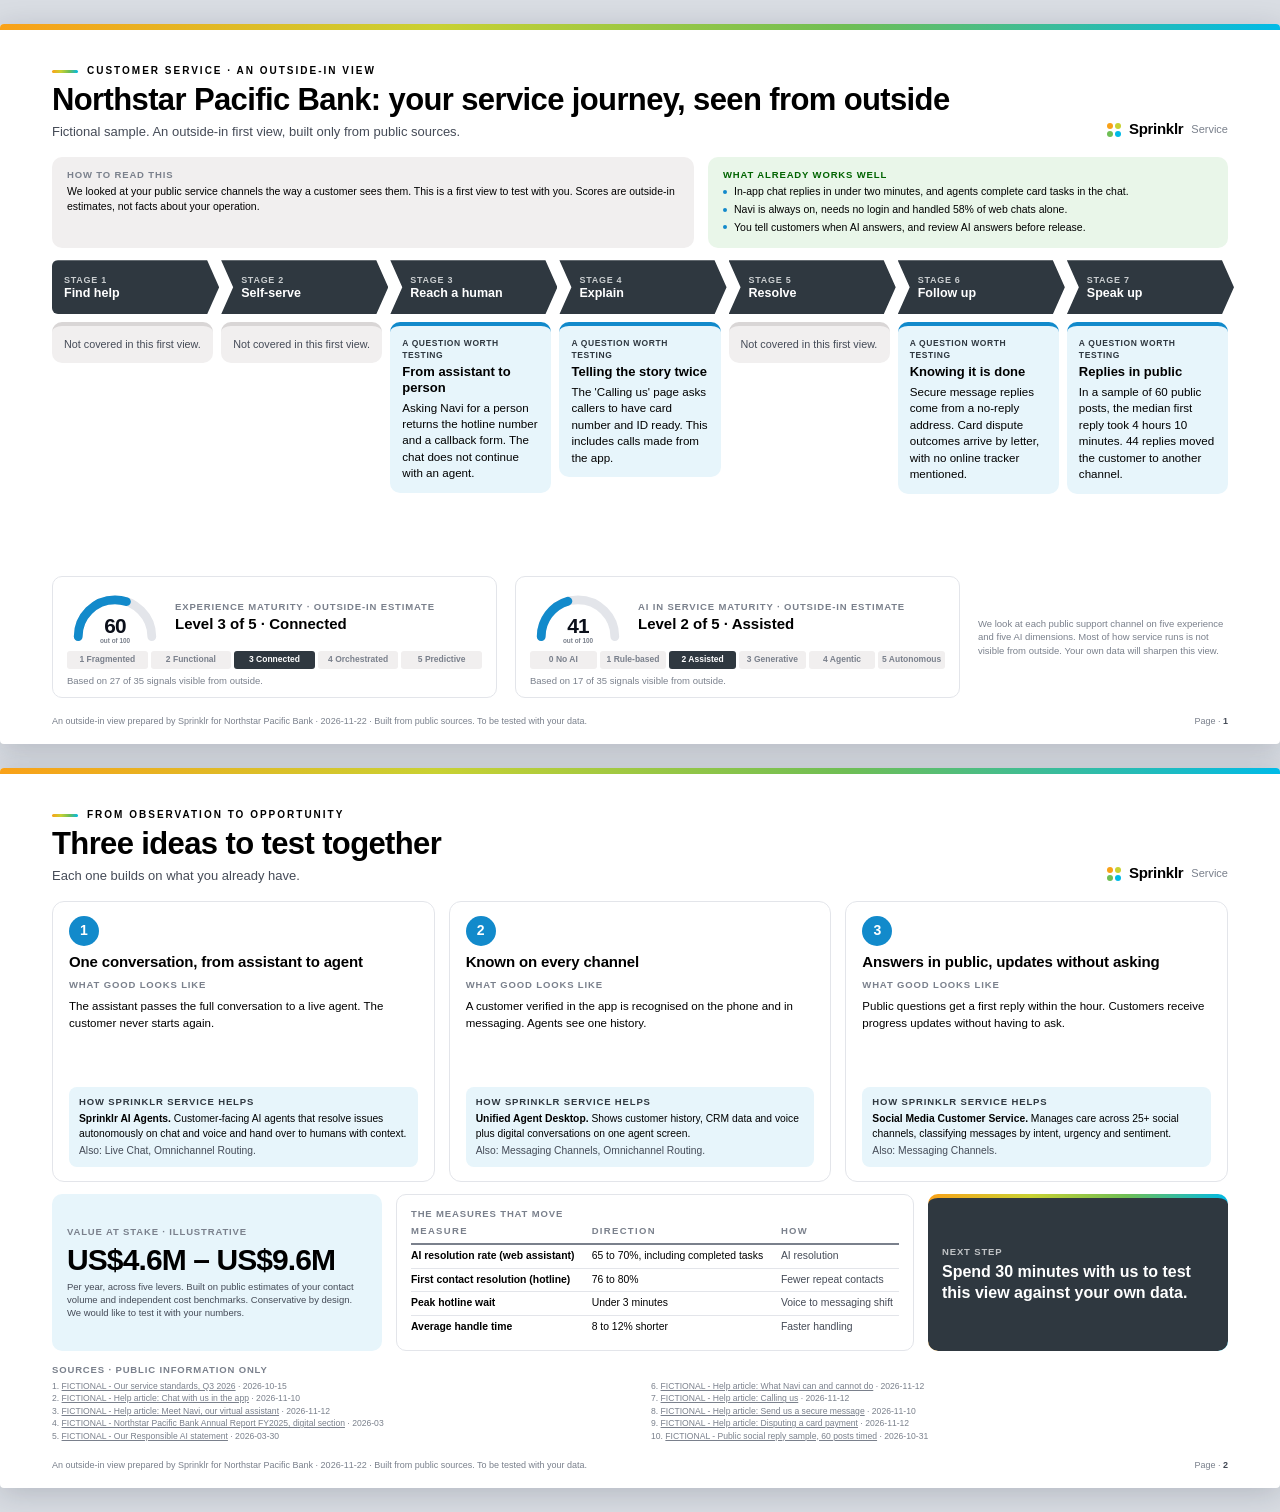
==== commit 0e8de2ee: "Apply Sprinklr Brand Style Guide 2026 and add rollout guide Theme now uses the guide's colours, grad" ====
--- a/accounts/_sample/out/prospect-infographic.html
+++ b/accounts/_sample/out/prospect-infographic.html
@@ -6,18 +6,19 @@
 <meta name="viewport" content="width=1280">
 <style>/* Account Radar page system. 16:9 pages, 1280 x 720 px. Colours come from engine/theme/sprinklr.json. */
 :root {
-  --brand: #2a78d6;
-  --brand-dark: #0d366b;
-  --brand-tint: #e8f1fd;
-  --a1: #2a78d6;
-  --a2: #1baf7a;
-  --a3: #eda100;
-  --a4: #eb6834;
-  --ink: #0b0f1a;
+  --brand: #128ACB;
+  --brand-dark: #2F3840;
+  --brand-tint: #E7F5FB;
+  --a1: #F9A118;
+  --a2: #C9D132;
+  --a3: #6FBE54;
+  --a4: #00BAE7;
+  --ink: #000000;
+  --grad: linear-gradient(90deg, #F9A118 0%, #C9D132 34%, #6FBE54 66%, #00BAE7 100%);
   --ink-2: #454b57;
   --muted: #7a808c;
   --line: #e3e5ea;
-  --soft: #f4f6f9;
+  --soft: #F1EFEF;
   --surface: #ffffff;
   /* status: always shown with an icon and a label, never colour alone */
   --good: #0ca30c; --good-ink: #006300; --good-bg: #e9f6e9;
@@ -25,21 +26,23 @@
   --serious: #ec835a; --serious-ink: #94401c; --serious-bg: #fdeee7;
   --crit: #d03b3b; --crit-ink: #9c1f1f; --crit-bg: #fbe9e9;
   /* sequential ramp for 1-5 scores: one hue, light to dark */
-  --s1: #cde2fb; --s2: #86b6ef; --s3: #5598e7; --s4: #256abf; --s5: #0d366b;
+  --s1: #DCF0FA; --s2: #A6D8F1; --s3: #63B7E3; --s4: #0F78B2; --s5: #0A4A70;
 }
 * { box-sizing: border-box; margin: 0; padding: 0; }
 html { -webkit-print-color-adjust: exact; print-color-adjust: exact; }
-body { font-family: "Inter", "Inter", "Helvetica Neue", Arial, sans-serif; color: var(--ink); background: #d9dde3; font-size: 12px; line-height: 1.4; font-feature-settings: "tnum" 1, "cv11" 1; }
+
+body { font-family: "Proxima Nova", "Inter", "Helvetica Neue", Arial, sans-serif; color: var(--ink); background: #d9dde3; font-size: 12px; line-height: 1.4; font-feature-settings: "tnum" 1, "cv11" 1; }
 @page { size: 1280px 720px; margin: 0; }
 
 .page { width: 1280px; height: 720px; background: var(--surface); position: relative; overflow: hidden; padding: 40px 52px 46px; display: flex; flex-direction: column; page-break-after: always; break-after: page; counter-increment: pg; }
-.page::before { content: ""; position: absolute; left: 0; top: 0; width: 100%; height: 6px; background: linear-gradient(90deg, var(--a1) 0 25%, var(--a2) 25% 50%, var(--a3) 50% 75%, var(--a4) 75% 100%); }
+.page::before { content: ""; position: absolute; left: 0; top: 0; width: 100%; height: 6px; background: var(--grad); }
 @media screen { .page { margin: 24px auto; box-shadow: 0 6px 30px rgba(15, 23, 42, .18); border-radius: 4px; } }
 
 .head { display: flex; align-items: flex-end; justify-content: space-between; gap: 24px; margin-bottom: 16px; flex: none; }
-.kicker { font-size: 10.5px; font-weight: 700; letter-spacing: .12em; text-transform: uppercase; color: var(--brand); margin-bottom: 4px; }
+.kicker { font-size: 10px; font-weight: 700; letter-spacing: .2em; text-transform: uppercase; color: var(--ink); margin-bottom: 5px; display: flex; align-items: center; gap: 9px; }
+.kicker::before { content: ""; width: 26px; height: 3px; border-radius: 2px; background: var(--grad); flex: none; }
 h1 { font-size: 27px; line-height: 1.12; font-weight: 800; letter-spacing: -.02em; }
-h1 em { font-style: normal; color: var(--brand); }
+h1 em { font-style: normal; color: inherit; }
 .sub { font-size: 13px; color: var(--ink-2); margin-top: 5px; max-width: 820px; }
 h2 { font-size: 13px; font-weight: 700; letter-spacing: -.005em; margin-bottom: 8px; }
 h3 { font-size: 11.5px; font-weight: 700; }
@@ -49,7 +52,7 @@
 .foot .pg::after { content: counter(pg); }
 .foot b { color: var(--ink-2); font-weight: 600; }
 .wordmark { font-weight: 800; font-size: 15px; letter-spacing: -.02em; color: var(--ink); display: flex; align-items: center; gap: 8px; white-space: nowrap; }
-.wordmark img { height: 22px; }
+.wordmark img { height: 20px; display: block; }
 .wordmark .dots { display: inline-grid; grid-template-columns: repeat(2, 6px); gap: 2px; }
 .wordmark .dots i { width: 6px; height: 6px; border-radius: 50%; }
 .wordmark small { font-weight: 500; color: var(--muted); font-size: 11px; letter-spacing: 0; }
@@ -66,7 +69,7 @@
 .row, .body.row { display: flex; flex-direction: row; gap: 14px; } .grow { flex: 1; min-width: 0; } .col { display: flex; flex-direction: column; gap: 10px; }
 .card { border: 1px solid var(--line); border-radius: 10px; padding: 12px 14px; background: #fff; }
 .card.soft { background: var(--soft); border-color: transparent; }
-.card.brand { background: var(--brand-dark); color: #fff; border-color: transparent; }
+.card.brand { background: linear-gradient(var(--brand-dark), var(--brand-dark)) padding-box, var(--grad) border-box; color: #fff; border: 0; border-top: 4px solid transparent; }
 .card.brand .label { color: rgba(255,255,255,.7); }
 .card.tint { background: var(--brand-tint); border-color: transparent; }
 .muted { color: var(--muted); } .ink2 { color: var(--ink-2); } .small { font-size: 10.5px; } .tiny { font-size: 9.5px; } .b { font-weight: 700; }
@@ -79,7 +82,7 @@
 
 /* tables */
 table { width: 100%; border-collapse: collapse; font-size: 10.8px; }
-th { text-align: left; font-size: 9.5px; font-weight: 700; letter-spacing: .08em; text-transform: uppercase; color: var(--muted); padding: 0 8px 6px 0; border-bottom: 1.5px solid var(--ink); white-space: nowrap; }
+th { text-align: left; font-size: 9.5px; font-weight: 700; letter-spacing: .14em; text-transform: uppercase; color: var(--muted); padding: 0 8px 6px 0; border-bottom: 2px solid; border-image: var(--grad) 1; white-space: nowrap; }
 td { padding: 6px 8px 6px 0; border-bottom: 1px solid var(--line); vertical-align: top; }
 tr:last-child td { border-bottom: 0; }
 table.tightrows td { padding-top: 4px; padding-bottom: 4px; }
@@ -106,10 +109,10 @@
 .heat .hh { font-size: 9px; font-weight: 700; color: var(--muted); text-transform: uppercase; letter-spacing: .06em; padding: 0 2px 4px; display: flex; align-items: flex-end; line-height: 1.2; }
 .heat .rh { font-size: 10.5px; font-weight: 600; padding-right: 8px; display: flex; align-items: center; line-height: 1.2; }
 .heat .c { border-radius: 4px; min-height: 34px; display: flex; align-items: center; justify-content: center; font-weight: 800; font-size: 12px; position: relative; }
-.c.l0 { background: #eef1f5; color: var(--ink-2); } .c.l1 { background: var(--s1); color: #0b2a52; } .c.l2 { background: var(--s2); color: #06224a; } .c.l3 { background: var(--s3); color: #fff; } .c.l4 { background: var(--s4); color: #fff; } .c.l5 { background: var(--s5); color: #fff; }
-.c.na { background: repeating-linear-gradient(135deg, #f1f3f6 0 4px, #fff 4px 8px); color: var(--muted); font-weight: 600; font-size: 9px; border: 1px dashed #c9cdd6; }
+.c.l0 { background: #eef1f5; color: var(--ink-2); } .c.l1 { background: var(--s1); color: #0b2a52; } .c.l2 { background: var(--s2); color: #06224a; } .c.l3 { background: var(--s3); color: #06283d; } .c.l4 { background: var(--s4); color: #fff; } .c.l5 { background: var(--s5); color: #fff; }
+.c.na { background: repeating-linear-gradient(135deg, #f1efef 0 4px, #fff 4px 8px); color: var(--muted); font-weight: 600; font-size: 9px; border: 1px dashed #c9cdd6; }
 .c.inf::after { content: ""; position: absolute; inset: 2px; border: 1.5px dashed rgba(255,255,255,.85); border-radius: 3px; }
-.c.l0.inf::after, .c.l1.inf::after, .c.l2.inf::after { border-color: rgba(11,42,82,.55); }
+.c.l0.inf::after, .c.l1.inf::after, .c.l2.inf::after, .c.l3.inf::after { border-color: rgba(6,40,61,.6); }
 .c.idx { background: #fff; border: 1.5px solid var(--ink); color: var(--ink); }
 .legend { display: flex; gap: 12px; align-items: center; font-size: 9.5px; color: var(--ink-2); flex-wrap: wrap; }
 .legend .sw { width: 18px; height: 12px; border-radius: 3px; display: inline-block; vertical-align: -2px; margin-right: 4px; position: relative; }
@@ -137,7 +140,7 @@
 .gauge .gv small { font-size: 12px; font-weight: 600; color: var(--muted); letter-spacing: 0; }
 .ladder { display: flex; gap: 3px; margin-top: 6px; }
 .ladder span { flex: 1; font-size: 8.5px; font-weight: 600; text-align: center; padding: 3px 2px; border-radius: 3px; background: var(--soft); color: var(--muted); white-space: nowrap; overflow: hidden; text-overflow: ellipsis; }
-.ladder span.on { background: var(--ink); color: #fff; }
+.ladder span.on { background: var(--brand-dark); color: #fff; }
 
 /* people */
 .person { border: 1px solid var(--line); border-radius: 10px; padding: 11px 13px; display: flex; flex-direction: column; gap: 6px; min-height: 0; }
@@ -182,7 +185,7 @@
 .obs h3 { font-size: 13px; margin-bottom: 4px; line-height: 1.2; }
 .obs .ph { font-size: 8.5px; font-weight: 700; letter-spacing: .07em; text-transform: uppercase; color: var(--brand-dark); margin-bottom: 3px; display: flex; align-items: center; gap: 4px; }
 .obs .ph svg { width: 10px; height: 10px; fill: #d99400; }
-.smooth { border-radius: 10px; padding: 11px 12px; background: var(--soft); font-size: 10.8px; color: var(--muted); border-top: 4px solid #d5d9e0; line-height: 1.4; }
+.smooth { border-radius: 10px; padding: 11px 12px; background: var(--soft); font-size: 10.8px; color: var(--ink-2); border-top: 4px solid #d9d6d6; line-height: 1.4; }
 .opp { border: 1px solid var(--line); border-radius: 12px; padding: 14px 16px; display: flex; flex-direction: column; gap: 7px; }
 .opp .n { width: 30px; height: 30px; border-radius: 50%; background: var(--brand); color: #fff; font-weight: 800; font-size: 14px; display: flex; align-items: center; justify-content: center; }
 .opp h3 { font-size: 15px; line-height: 1.2; letter-spacing: -.01em; }
